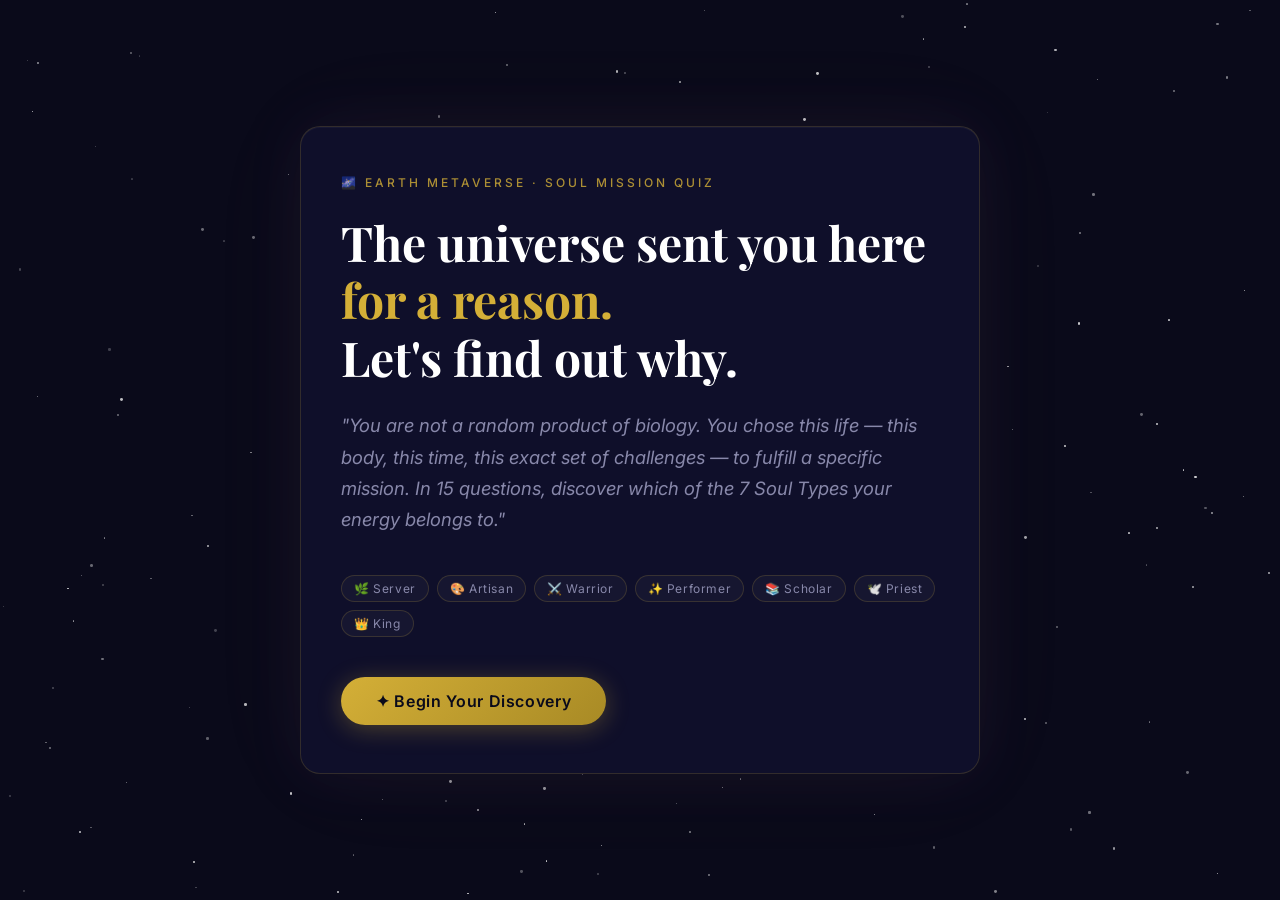
==== index.html @ a8fe8fea "feat: Soul Mission Quiz webapp — 15 questions, 7 soul types, cosmic design" ====
<!DOCTYPE html>
<html lang="en">
<head>
  <meta charset="UTF-8" />
  <meta name="viewport" content="width=device-width, initial-scale=1.0" />
  <title>Find Your Soul Mission · Earth Metaverse</title>
  <meta name="description" content="Discover your soul type and cosmic mission based on Nao Stanton's Earth Metaverse framework. A 15-question quiz reveals whether you are a Server, Artisan, Warrior, Performer, Scholar, Priest, or King." />
  <link rel="stylesheet" href="style.css" />
</head>
<body>

  <!-- ── Star Field ─────────────────────────────────────────────────── -->
  <div class="star-field" id="star-field" aria-hidden="true"></div>

  <!-- ── App ────────────────────────────────────────────────────────── -->
  <div id="app">

    <!-- SCREEN 1: Welcome -->
    <section id="welcome-screen" class="screen active" role="main" aria-label="Welcome">
      <div class="card">
        <p class="welcome-eyebrow">🌌 Earth Metaverse · Soul Mission Quiz</p>
        <h1 class="welcome-title">
          The universe sent you here<br>
          <span class="accent">for a reason.</span><br>
          Let's find out why.
        </h1>
        <p class="welcome-subtitle">
          "You are not a random product of biology. You chose this life — this body, this time, this exact set of challenges — to fulfill a specific mission. In 15 questions, discover which of the 7 Soul Types your energy belongs to."
        </p>
        <div class="soul-types-preview" aria-label="The 7 Soul Types">
          <span class="soul-badge">🌿 Server</span>
          <span class="soul-badge">🎨 Artisan</span>
          <span class="soul-badge">⚔️ Warrior</span>
          <span class="soul-badge">✨ Performer</span>
          <span class="soul-badge">📚 Scholar</span>
          <span class="soul-badge">🕊️ Priest</span>
          <span class="soul-badge">👑 King</span>
        </div>
        <button id="begin-btn" class="btn-primary">
          ✦ Begin Your Discovery
        </button>
      </div>
    </section>

    <!-- SCREEN 2: Quiz -->
    <section id="quiz-screen" class="screen" role="main" aria-label="Quiz">
      <div class="card">

        <!-- Progress -->
        <div class="progress-wrap">
          <div class="progress-meta">
            <span id="progress-text">Question 1 of 15</span>
            <span id="progress-pct">0%</span>
          </div>
          <div class="progress-track" role="progressbar" aria-valuemin="0" aria-valuemax="100" aria-valuenow="0">
            <div id="progress-bar"></div>
          </div>
        </div>

        <!-- Question -->
        <p id="question-text"></p>

        <!-- Answers -->
        <div id="answers-grid" role="group" aria-label="Answer choices"></div>

      </div>
    </section>

    <!-- SCREEN 3: Results -->
    <section id="result-screen" class="screen" role="main" aria-label="Your Soul Mission Results">
      <div class="card">

        <!-- Header -->
        <div class="result-header">
          <span id="result-emoji" role="img" aria-label="Soul type emoji"></span>
          <h2 id="result-name"></h2>
          <p id="result-tagline"></p>
        </div>

        <div class="cosmic-divider">✦ · · · ✦</div>

        <!-- Mission -->
        <div class="result-section section-mission">
          <div class="result-section-label">⭐ Your Soul Mission</div>
          <p id="result-mission"></p>
        </div>

        <!-- Trap -->
        <div class="result-section section-trap">
          <div class="result-section-label">⚠️ Your Matrix Trap</div>
          <p id="result-trap"></p>
        </div>

        <!-- Activation -->
        <div class="result-section section-activation">
          <div class="result-section-label">⚡ Your B-Life Activation</div>
          <p id="result-activation"></p>
        </div>

        <!-- Planet -->
        <div class="result-section section-planet">
          <div class="result-section-label">🪐 Your Home Planet Energy</div>
          <p id="result-planet"></p>
        </div>

        <!-- Secondary -->
        <p class="secondary-mention" id="secondary-type"></p>

        <!-- Actions -->
        <div class="result-actions">
          <button id="print-btn" class="btn-primary">🖨️ Print My Mission</button>
          <button id="retake-btn" class="btn-secondary">🔄 Retake Quiz</button>
        </div>

      </div>
    </section>

  </div><!-- /#app -->

  <script>
    // ── Generate star field ──────────────────────────────────────────────
    (function() {
      const field = document.getElementById('star-field');
      const count = 200;
      const frag  = document.createDocumentFragment();
      for (let i = 0; i < count; i++) {
        const s = document.createElement('span');
        const size = Math.random() * 2 + 1;
        s.style.cssText = [
          `left:${Math.random()*100}%`,
          `top:${Math.random()*100}%`,
          `width:${size}px`,
          `height:${size}px`,
          `opacity:${Math.random()*0.6+0.2}`,
          `--tw:${(Math.random()*4+2).toFixed(1)}s`,
          `animation-delay:${(Math.random()*5).toFixed(1)}s`
        ].join(';');
        frag.appendChild(s);
      }
      field.appendChild(frag);
    })();
  </script>
  <script src="quiz.js"></script>
</body>
</html>
---- style.css ----
/* ── Google Fonts ─────────────────────────────────────────────────────────── */
@import url('https://fonts.googleapis.com/css2?family=Playfair+Display:ital,wght@0,400;0,700;1,400&family=Inter:wght@300;400;500;600&display=swap');

/* ── CSS Variables ────────────────────────────────────────────────────────── */
:root {
  --bg:        #0a0a1a;
  --bg-card:   #0f0f2a;
  --bg-card2:  #13132e;
  --gold:      #D4AF37;
  --gold-dim:  #a88a25;
  --purple:    #9B59B6;
  --purple-dim:#7d3f99;
  --red:       #c0392b;
  --orange:    #e67e22;
  --text:      #e8e8f0;
  --text-muted:#8888aa;
  --border:    rgba(212,175,55,0.18);
  --transition: 0.4s ease;
}

/* ── Reset ────────────────────────────────────────────────────────────────── */
*, *::before, *::after { box-sizing: border-box; margin: 0; padding: 0; }

/* ── Stars background ─────────────────────────────────────────────────────── */
body {
  min-height: 100vh;
  background: var(--bg);
  color: var(--text);
  font-family: 'Inter', sans-serif;
  overflow-x: hidden;
  position: relative;
}

.stars-layer {
  position: fixed;
  inset: 0;
  pointer-events: none;
  z-index: 0;
}

.stars-layer::before,
.stars-layer::after {
  content: '';
  position: absolute;
  inset: 0;
  border-radius: 50%;
}

/* Generate lots of tiny stars via box-shadow on a pseudo-element */
.star-field {
  position: fixed;
  inset: 0;
  pointer-events: none;
  z-index: 0;
  overflow: hidden;
}

.star-field span {
  position: absolute;
  width: 2px;
  height: 2px;
  background: #fff;
  border-radius: 50%;
  opacity: 0.7;
  animation: twinkle var(--tw, 3s) ease-in-out infinite alternate;
}

@keyframes twinkle {
  from { opacity: 0.2; transform: scale(0.8); }
  to   { opacity: 0.9; transform: scale(1.2); }
}

/* ── App wrapper ──────────────────────────────────────────────────────────── */
#app {
  position: relative;
  z-index: 1;
  min-height: 100vh;
  display: flex;
  align-items: center;
  justify-content: center;
  padding: 2rem 1rem;
}

/* ── Screens ──────────────────────────────────────────────────────────────── */
.screen {
  display: none;
  opacity: 0;
  width: 100%;
  max-width: 680px;
  transition: opacity var(--transition);
}

.screen.active {
  display: block;
  animation: fadeIn 0.5s ease forwards;
}

.screen.exiting {
  display: block;
  animation: fadeOut 0.4s ease forwards;
}

@keyframes fadeIn  { from { opacity: 0; transform: translateY(16px); } to { opacity: 1; transform: translateY(0); } }
@keyframes fadeOut { from { opacity: 1; } to { opacity: 0; } }

/* ── Card ─────────────────────────────────────────────────────────────────── */
.card {
  background: var(--bg-card);
  border: 1px solid var(--border);
  border-radius: 20px;
  padding: 3rem 2.5rem;
  box-shadow:
    0 0 60px rgba(155,89,182,0.08),
    0 0 120px rgba(212,175,55,0.04),
    inset 0 1px 0 rgba(255,255,255,0.04);
}

/* ── Welcome Screen ───────────────────────────────────────────────────────── */
.welcome-eyebrow {
  font-family: 'Inter', sans-serif;
  font-size: 0.75rem;
  font-weight: 500;
  letter-spacing: 0.25em;
  text-transform: uppercase;
  color: var(--gold);
  margin-bottom: 1.5rem;
  opacity: 0.8;
}

.welcome-title {
  font-family: 'Playfair Display', serif;
  font-size: clamp(2rem, 5vw, 3rem);
  font-weight: 700;
  line-height: 1.2;
  color: #fff;
  margin-bottom: 1.5rem;
}

.welcome-title .accent {
  color: var(--gold);
}

.welcome-subtitle {
  font-size: 1.15rem;
  color: var(--text-muted);
  line-height: 1.7;
  margin-bottom: 2.5rem;
  font-style: italic;
}

.soul-types-preview {
  display: flex;
  flex-wrap: wrap;
  gap: 0.5rem;
  margin-bottom: 2.5rem;
}

.soul-badge {
  font-size: 0.75rem;
  padding: 0.3rem 0.75rem;
  border-radius: 999px;
  border: 1px solid var(--border);
  color: var(--text-muted);
  background: rgba(255,255,255,0.03);
  letter-spacing: 0.05em;
}

/* ── Buttons ──────────────────────────────────────────────────────────────── */
.btn-primary {
  display: inline-flex;
  align-items: center;
  gap: 0.6rem;
  background: linear-gradient(135deg, var(--gold) 0%, var(--gold-dim) 100%);
  color: #0a0a1a;
  font-family: 'Inter', sans-serif;
  font-size: 1rem;
  font-weight: 600;
  padding: 0.9rem 2.2rem;
  border: none;
  border-radius: 999px;
  cursor: pointer;
  letter-spacing: 0.04em;
  transition: transform 0.2s ease, box-shadow 0.2s ease;
  box-shadow: 0 4px 24px rgba(212,175,55,0.3);
}

.btn-primary:hover {
  transform: translateY(-2px);
  box-shadow: 0 8px 32px rgba(212,175,55,0.45);
}

.btn-secondary {
  display: inline-flex;
  align-items: center;
  gap: 0.5rem;
  background: transparent;
  color: var(--text-muted);
  font-family: 'Inter', sans-serif;
  font-size: 0.9rem;
  font-weight: 500;
  padding: 0.75rem 1.5rem;
  border: 1px solid rgba(255,255,255,0.12);
  border-radius: 999px;
  cursor: pointer;
  transition: border-color 0.2s, color 0.2s, transform 0.2s;
}

.btn-secondary:hover {
  border-color: var(--purple);
  color: var(--purple);
  transform: translateY(-1px);
}

/* ── Progress Bar ─────────────────────────────────────────────────────────── */
.progress-wrap {
  margin-bottom: 2rem;
}

.progress-meta {
  display: flex;
  justify-content: space-between;
  font-size: 0.8rem;
  color: var(--text-muted);
  margin-bottom: 0.6rem;
  letter-spacing: 0.04em;
}

.progress-track {
  width: 100%;
  height: 4px;
  background: rgba(255,255,255,0.08);
  border-radius: 999px;
  overflow: hidden;
}

#progress-bar {
  height: 100%;
  background: linear-gradient(90deg, var(--purple), var(--gold));
  border-radius: 999px;
  width: 0%;
  transition: width 0.5s ease;
}

/* ── Question ─────────────────────────────────────────────────────────────── */
#question-text {
  font-family: 'Playfair Display', serif;
  font-size: clamp(1.2rem, 3vw, 1.5rem);
  font-weight: 400;
  color: #fff;
  line-height: 1.5;
  margin-bottom: 2rem;
  min-height: 3rem;
  transition: opacity 0.3s ease;
}

#answers-grid {
  display: flex;
  flex-direction: column;
  gap: 0.75rem;
  transition: opacity 0.3s ease;
}

.answer-btn {
  display: flex;
  align-items: flex-start;
  gap: 1rem;
  width: 100%;
  background: rgba(255,255,255,0.03);
  border: 1px solid rgba(255,255,255,0.08);
  border-radius: 12px;
  padding: 1rem 1.25rem;
  color: var(--text);
  font-family: 'Inter', sans-serif;
  font-size: 0.95rem;
  line-height: 1.5;
  cursor: pointer;
  text-align: left;
  transition: background 0.2s, border-color 0.2s, transform 0.15s;
}

.answer-btn:hover {
  background: rgba(155,89,182,0.12);
  border-color: var(--purple);
  transform: translateX(4px);
}

.answer-btn.selected {
  background: rgba(212,175,55,0.12);
  border-color: var(--gold);
}

.answer-label {
  display: inline-flex;
  align-items: center;
  justify-content: center;
  width: 1.8rem;
  height: 1.8rem;
  min-width: 1.8rem;
  border-radius: 50%;
  background: rgba(255,255,255,0.06);
  border: 1px solid rgba(255,255,255,0.12);
  font-size: 0.75rem;
  font-weight: 600;
  color: var(--gold);
  letter-spacing: 0;
}

.answer-text {
  padding-top: 0.1rem;
}

/* ── Result Screen ────────────────────────────────────────────────────────── */
.result-header {
  text-align: center;
  margin-bottom: 2.5rem;
}

#result-emoji {
  font-size: 4rem;
  display: block;
  margin-bottom: 0.75rem;
  animation: emojiPop 0.6s cubic-bezier(0.175,0.885,0.32,1.275) both;
}

@keyframes emojiPop {
  from { transform: scale(0) rotate(-20deg); opacity: 0; }
  to   { transform: scale(1) rotate(0deg);   opacity: 1; }
}

#result-name {
  font-family: 'Playfair Display', serif;
  font-size: clamp(2rem, 5vw, 2.8rem);
  font-weight: 700;
  color: var(--gold);
  margin-bottom: 0.4rem;
}

#result-tagline {
  font-size: 1rem;
  color: var(--text-muted);
  font-style: italic;
  letter-spacing: 0.02em;
}

.result-section {
  border-radius: 12px;
  padding: 1.25rem 1.5rem;
  margin-bottom: 1rem;
}

.result-section-label {
  font-size: 0.7rem;
  font-weight: 600;
  letter-spacing: 0.2em;
  text-transform: uppercase;
  margin-bottom: 0.6rem;
}

.result-section p {
  font-size: 0.97rem;
  line-height: 1.7;
}

.section-mission {
  background: rgba(212,175,55,0.06);
  border: 1px solid rgba(212,175,55,0.2);
}
.section-mission .result-section-label { color: var(--gold); }

.section-trap {
  background: rgba(192,57,43,0.06);
  border: 1px solid rgba(192,57,43,0.22);
}
.section-trap .result-section-label { color: #e07060; }

.section-activation {
  background: rgba(212,175,55,0.09);
  border: 1px solid rgba(212,175,55,0.28);
}
.section-activation .result-section-label { color: var(--gold); }

.section-planet {
  background: rgba(155,89,182,0.08);
  border: 1px solid rgba(155,89,182,0.25);
}
.section-planet .result-section-label { color: var(--purple); }

.secondary-mention {
  text-align: center;
  font-size: 0.9rem;
  color: var(--text-muted);
  padding: 1rem;
  border-top: 1px solid rgba(255,255,255,0.06);
  margin-bottom: 1.5rem;
  line-height: 1.6;
}

.result-actions {
  display: flex;
  gap: 1rem;
  justify-content: center;
  flex-wrap: wrap;
}

/* ── Divider ──────────────────────────────────────────────────────────────── */
.cosmic-divider {
  text-align: center;
  color: var(--gold);
  font-size: 1.2rem;
  letter-spacing: 0.4em;
  margin: 1.5rem 0;
  opacity: 0.4;
}

/* ── Mobile ───────────────────────────────────────────────────────────────── */
@media (max-width: 600px) {
  .card { padding: 2rem 1.25rem; }
  .result-actions { flex-direction: column; align-items: center; }
  .btn-primary, .btn-secondary { width: 100%; justify-content: center; }
}

/* ── Print ────────────────────────────────────────────────────────────────── */
@media print {
  body {
    background: #fff !important;
    color: #111 !important;
  }

  .star-field, .stars-layer { display: none !important; }

  #welcome-screen, #quiz-screen { display: none !important; }

  #result-screen {
    display: block !important;
    opacity: 1 !important;
    animation: none !important;
  }

  .card {
    background: #fff !important;
    border: 1px solid #ddd !important;
    box-shadow: none !important;
    padding: 2rem !important;
  }

  #result-name { color: #222 !important; }
  #result-tagline { color: #555 !important; }

  .result-section {
    border-color: #ccc !important;
    background: #f9f9f9 !important;
    break-inside: avoid;
  }

  .result-section-label { color: #444 !important; }
  .result-section p { color: #222 !important; }
  .secondary-mention { color: #555 !important; border-color: #ddd !important; }

  .result-actions { display: none !important; }

  .cosmic-divider { color: #888 !important; }

  .welcome-eyebrow, .soul-types-preview { display: none; }

  @page { margin: 1.5cm; }
}
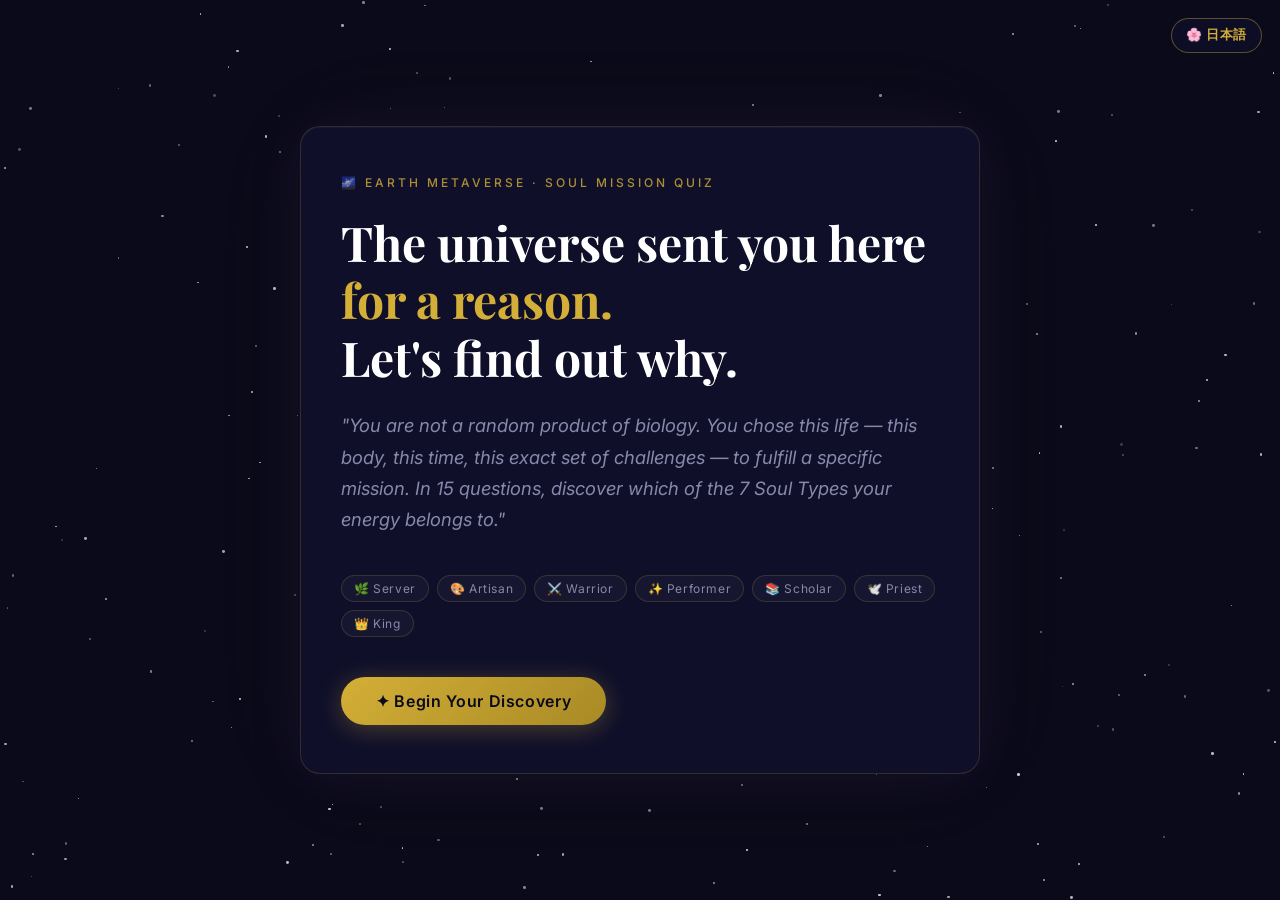
==== commit 2bd486e1: "feat: Add Japanese version (index-jp.html + quiz-jp.js) with bilingual toggle - Full JP translation " ====
--- a/index.html
+++ b/index.html
@@ -6,8 +6,41 @@
   <title>Find Your Soul Mission · Earth Metaverse</title>
   <meta name="description" content="Discover your soul type and cosmic mission based on Nao Stanton's Earth Metaverse framework. A 15-question quiz reveals whether you are a Server, Artisan, Warrior, Performer, Scholar, Priest, or King." />
   <link rel="stylesheet" href="style.css" />
+  <style>
+    .lang-toggle-wrap {
+      position: fixed;
+      top: 18px;
+      right: 18px;
+      z-index: 999;
+    }
+    #lang-toggle {
+      background: rgba(15, 15, 42, 0.85);
+      border: 1px solid rgba(212,175,55,0.4);
+      color: #D4AF37;
+      font-family: 'Inter', sans-serif;
+      font-size: 0.8rem;
+      font-weight: 600;
+      letter-spacing: 0.04em;
+      padding: 8px 14px;
+      border-radius: 20px;
+      cursor: pointer;
+      backdrop-filter: blur(8px);
+      transition: all 0.3s ease;
+      white-space: nowrap;
+    }
+    #lang-toggle:hover {
+      background: rgba(212,175,55,0.15);
+      border-color: rgba(212,175,55,0.7);
+      box-shadow: 0 0 12px rgba(212,175,55,0.25);
+    }
+  </style>
 </head>
 <body>
+
+  <!-- ── Language Toggle ────────────────────────────────────────────── -->
+  <div class="lang-toggle-wrap">
+    <button id="lang-toggle" onclick="window.location.href='index-jp.html'" aria-label="Switch to Japanese">🌸 日本語</button>
+  </div>
 
   <!-- ── Star Field ─────────────────────────────────────────────────── -->
   <div class="star-field" id="star-field" aria-hidden="true"></div>
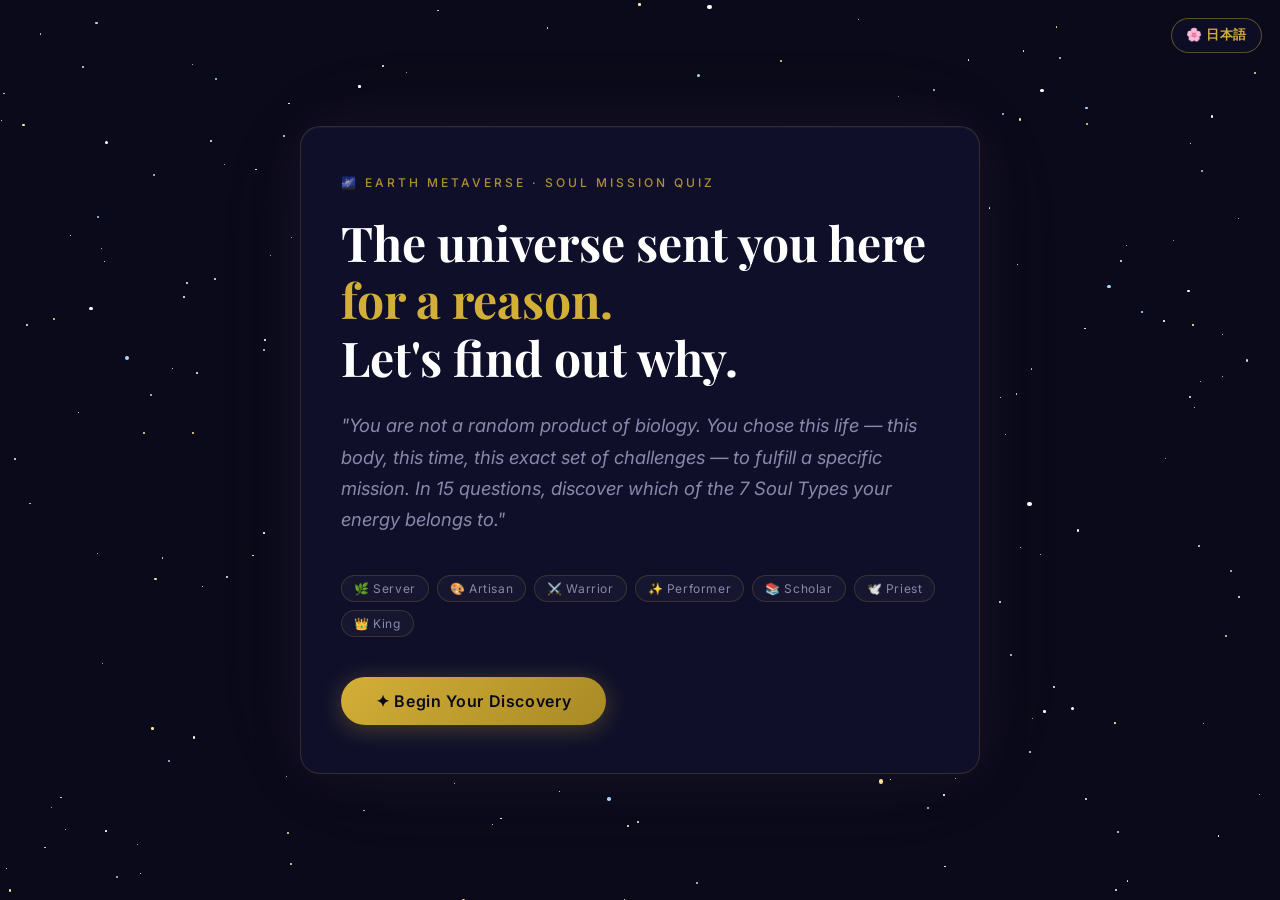
==== commit e2a83350: "feat: twinkling stars - bigger opacity range, glow effect, gold/blue/purple color variation" ====
--- a/index.html
+++ b/index.html
@@ -154,19 +154,18 @@
     // ── Generate star field ──────────────────────────────────────────────
     (function() {
       const field = document.getElementById('star-field');
-      const count = 200;
+      const count = 250;
       const frag  = document.createDocumentFragment();
       for (let i = 0; i < count; i++) {
         const s = document.createElement('span');
-        const size = Math.random() * 2 + 1;
+        const size = Math.random() < 0.15 ? (Math.random() * 2.5 + 2) : (Math.random() * 1.5 + 0.8);
         s.style.cssText = [
           `left:${Math.random()*100}%`,
           `top:${Math.random()*100}%`,
           `width:${size}px`,
           `height:${size}px`,
-          `opacity:${Math.random()*0.6+0.2}`,
-          `--tw:${(Math.random()*4+2).toFixed(1)}s`,
-          `animation-delay:${(Math.random()*5).toFixed(1)}s`
+          `--tw:${(Math.random()*5+1.5).toFixed(1)}s`,
+          `animation-delay:${(Math.random()*8).toFixed(1)}s`
         ].join(';');
         frag.appendChild(s);
       }
--- a/style.css
+++ b/style.css
@@ -57,17 +57,20 @@
 
 .star-field span {
   position: absolute;
-  width: 2px;
-  height: 2px;
+  border-radius: 50%;
   background: #fff;
-  border-radius: 50%;
-  opacity: 0.7;
   animation: twinkle var(--tw, 3s) ease-in-out infinite alternate;
 }
 
+/* Sprinkle in gold/blue tinted stars */
+.star-field span:nth-child(3n)   { background: #ffe8a0; }
+.star-field span:nth-child(5n)   { background: #a8d8ff; }
+.star-field span:nth-child(7n)   { background: #e8c8ff; }
+
 @keyframes twinkle {
-  from { opacity: 0.2; transform: scale(0.8); }
-  to   { opacity: 0.9; transform: scale(1.2); }
+  0%   { opacity: 0.05; transform: scale(0.6);  box-shadow: none; }
+  50%  { opacity: 0.8;  transform: scale(1.15); box-shadow: 0 0 4px 1px rgba(255,255,255,0.6); }
+  100% { opacity: 0.15; transform: scale(0.75); box-shadow: none; }
 }
 
 /* ── App wrapper ──────────────────────────────────────────────────────────── */
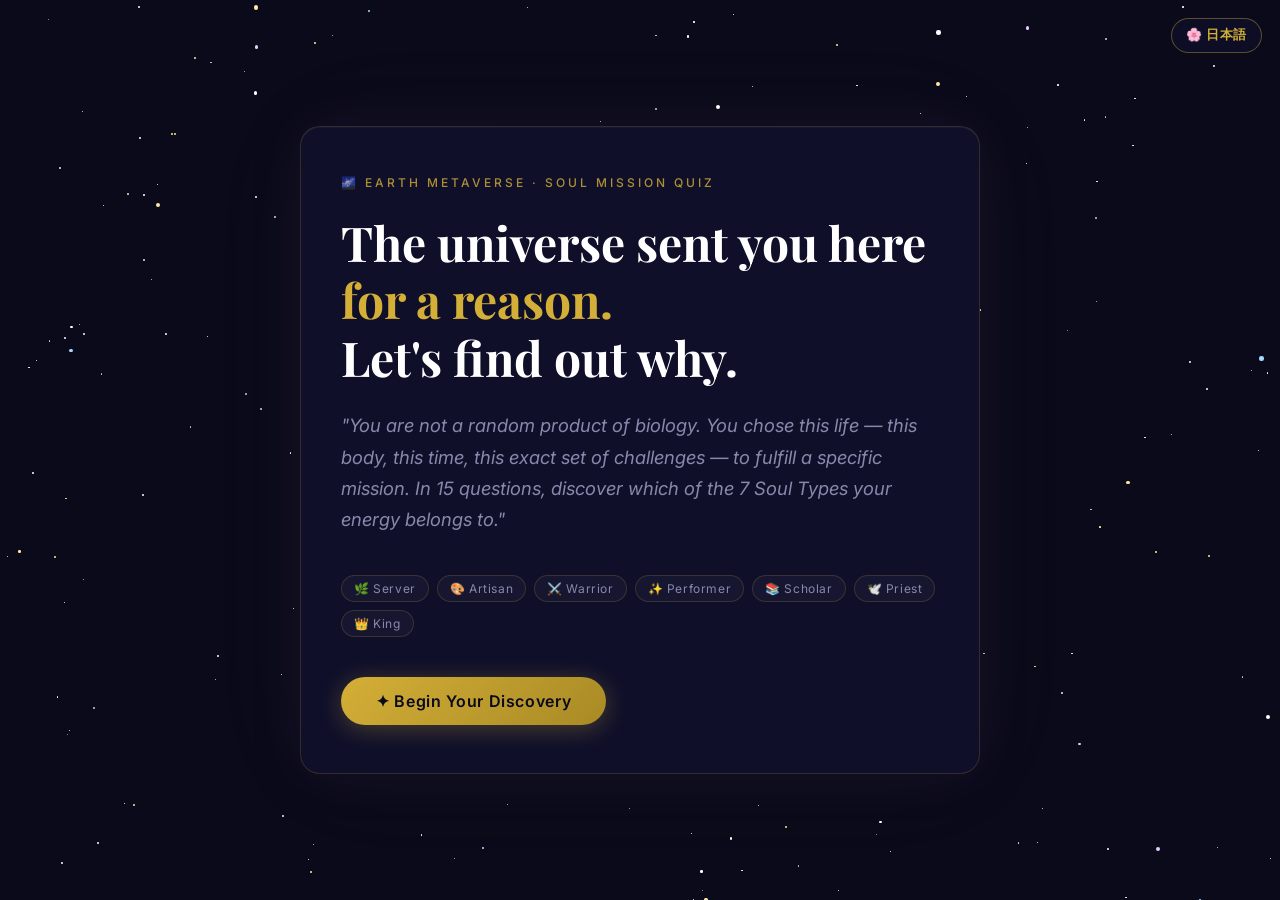
==== commit 5be2a8f7: "Phase 1A+1C: email capture, book CTA, deep soul reading paywall page" ====
--- a/index.html
+++ b/index.html
@@ -143,6 +143,45 @@
         <div class="result-actions">
           <button id="print-btn" class="btn-primary">🖨️ Print My Mission</button>
           <button id="retake-btn" class="btn-secondary">🔄 Retake Quiz</button>
+        </div>
+
+        <!-- Deep Read CTA -->
+        <div style="margin-top:1.5rem;text-align:center;">
+          <a id="deep-read-link" href="deep-read.html" style="display:inline-block;color:#D4AF37;font-size:0.95rem;letter-spacing:0.03em;text-decoration:none;border-bottom:1px solid rgba(212,175,55,0.4);padding-bottom:2px;transition:all 0.2s;">
+            ✨ Want to go deeper? Get your Full Soul Matrix Reading →
+          </a>
+        </div>
+
+        <!-- Email Capture -->
+        <div id="email-capture-section" style="margin-top:2rem;padding:1.5rem;background:rgba(212,175,55,0.07);border:1px solid rgba(212,175,55,0.25);border-radius:12px;">
+          <h3 style="color:#D4AF37;font-size:1.1rem;font-weight:600;margin:0 0 0.5rem;text-align:center;letter-spacing:0.02em;">
+            Get your complete Soul Mission guide
+          </h3>
+          <p style="color:rgba(255,255,255,0.65);font-size:0.85rem;text-align:center;margin:0 0 1rem;">
+            Receive a personalized guide for your soul type — free.
+          </p>
+          <form id="email-form" onsubmit="submitEmailForm(event)" style="display:flex;flex-direction:column;gap:0.75rem;">
+            <input
+              type="email"
+              id="email-input"
+              placeholder="Your email address"
+              required
+              style="background:rgba(255,255,255,0.07);border:1px solid rgba(212,175,55,0.35);border-radius:8px;padding:0.75rem 1rem;color:#fff;font-size:0.95rem;outline:none;font-family:inherit;"
+            />
+            <button type="submit" style="background:linear-gradient(135deg,#D4AF37,#b8960c);color:#0f0f2a;font-weight:700;font-size:0.95rem;padding:0.75rem 1.5rem;border:none;border-radius:8px;cursor:pointer;letter-spacing:0.04em;transition:opacity 0.2s;">
+              Send me the guide ✦
+            </button>
+          </form>
+          <p id="email-success" style="display:none;color:#D4AF37;text-align:center;margin-top:0.75rem;font-size:0.9rem;">
+            ✅ You're in! Check your inbox for your Soul Mission guide.
+          </p>
+        </div>
+
+        <!-- Book CTA -->
+        <div style="margin-top:1.5rem;text-align:center;">
+          <a href="https://www.amazon.com/dp/9798886454543" target="_blank" rel="noopener" style="display:inline-block;background:linear-gradient(135deg,#D4AF37,#b8960c);color:#0f0f2a;font-weight:700;font-size:0.95rem;padding:0.85rem 2rem;border-radius:10px;text-decoration:none;letter-spacing:0.03em;box-shadow:0 0 24px rgba(212,175,55,0.35);transition:all 0.2s;">
+            📖 Ready to go deeper? Get the full Earth Matrix book →
+          </a>
         </div>
 
       </div>
@@ -172,6 +211,57 @@
       field.appendChild(frag);
     })();
   </script>
+  <script>
+    function submitEmailForm(e) {
+      e.preventDefault();
+      const email = document.getElementById('email-input').value;
+      const soulType = document.getElementById('result-name')?.textContent || '';
+      const CONVERTKIT_FORM_ID = 'CONVERTKIT_FORM_ID'; // Charles: replace with real form ID
+      fetch(`https://api.convertkit.com/v3/forms/${CONVERTKIT_FORM_ID}/subscribe`, {
+        method: 'POST',
+        headers: { 'Content-Type': 'application/json' },
+        body: JSON.stringify({ api_key: 'CONVERTKIT_API_KEY', email, fields: { soul_type: soulType } })
+      }).catch(() => {}); // graceful — show success regardless
+      document.getElementById('email-form').style.display = 'none';
+      document.getElementById('email-success').style.display = 'block';
+    }
+    // Sync deep read link with soul type
+    document.addEventListener('DOMContentLoaded', function() {
+      const observer = new MutationObserver(() => {
+        const nameEl = document.getElementById('result-name');
+        const link = document.getElementById('deep-read-link');
+        if (nameEl && link && nameEl.textContent) {
+          link.href = 'deep-read.html?type=' + encodeURIComponent(nameEl.textContent.trim());
+        }
+      });
+      const nameEl = document.getElementById('result-name');
+      if (nameEl) observer.observe(nameEl, { childList: true, characterData: true, subtree: true });
+    });
+  </script>
   <script src="quiz.js"></script>
+
+  <!-- Pretext text measurement — auto-sizes result cards, prevents overflow -->
+  <script type="module">
+    import { sizeResultCard } from './pretext-measure.js';
+
+    // Hook into the quiz's showResults by observing the result screen becoming visible
+    const resultScreen = document.getElementById('result-screen');
+    if (resultScreen) {
+      const observer = new MutationObserver((mutations) => {
+        for (const m of mutations) {
+          if (m.type === 'attributes' && m.attributeName === 'class') {
+            if (resultScreen.classList.contains('active')) {
+              // Result screen just became visible — measure text
+              // Small delay to let textContent settle
+              requestAnimationFrame(() => {
+                sizeResultCard('16px Inter, sans-serif', 26);
+              });
+            }
+          }
+        }
+      });
+      observer.observe(resultScreen, { attributes: true });
+    }
+  </script>
 </body>
 </html>
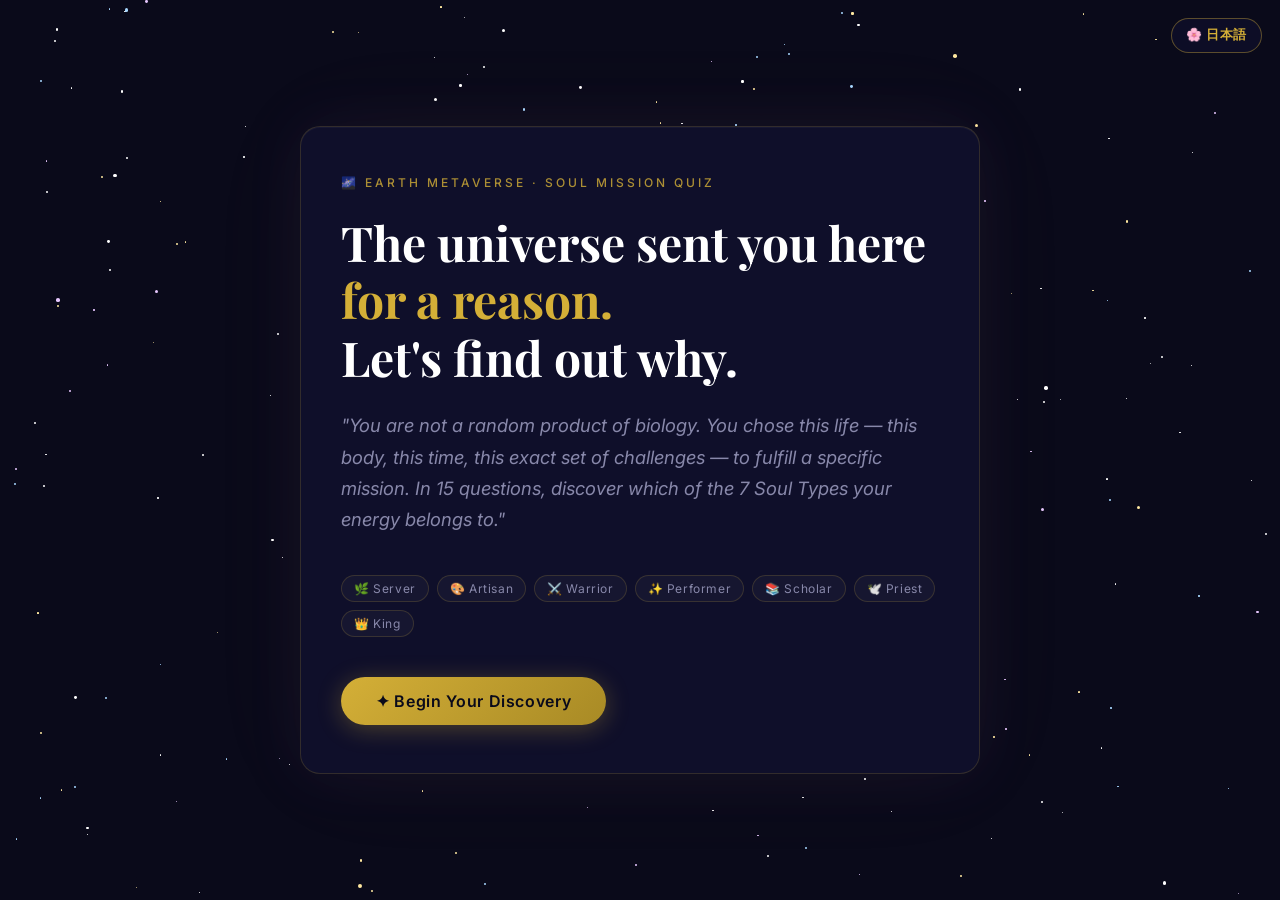
==== commit 2647548d: "Move email capture to pre-quiz gate (EN + JP)" ====
--- a/index.html
+++ b/index.html
@@ -72,6 +72,35 @@
         <button id="begin-btn" class="btn-primary">
           ✦ Begin Your Discovery
         </button>
+      </div>
+    </section>
+
+    <!-- SCREEN 1.5: Email Gate (shown before quiz starts) -->
+    <section id="email-gate-screen" class="screen" role="main" aria-label="Email capture">
+      <div class="card" style="max-width:480px;margin:0 auto;text-align:center;">
+        <div style="font-size:2.5rem;margin-bottom:1rem;">🌌</div>
+        <h2 style="font-size:1.4rem;margin-bottom:0.5rem;">Where should we send your results?</h2>
+        <p style="color:rgba(255,255,255,0.7);margin-bottom:1.5rem;font-size:0.95rem;">Enter your email and we'll send your Soul Type reading + a free guide to your cosmic mission.</p>
+        <form id="email-gate-form" onsubmit="submitEmailGate(event)" style="display:flex;flex-direction:column;gap:0.85rem;">
+          <input
+            type="text"
+            id="gate-name-input"
+            placeholder="Your first name"
+            style="padding:0.75rem 1rem;border-radius:8px;border:1px solid rgba(212,175,55,0.4);background:rgba(255,255,255,0.07);color:#fff;font-size:1rem;outline:none;"
+            required
+          />
+          <input
+            type="email"
+            id="gate-email-input"
+            placeholder="Your email address"
+            style="padding:0.75rem 1rem;border-radius:8px;border:1px solid rgba(212,175,55,0.4);background:rgba(255,255,255,0.07);color:#fff;font-size:1rem;outline:none;"
+            required
+          />
+          <button type="submit" class="btn-primary" style="margin-top:0.25rem;">
+            ✦ Reveal My Soul Type
+          </button>
+        </form>
+        <p style="margin-top:1rem;font-size:0.78rem;color:rgba(255,255,255,0.4);">No spam. Unsubscribe anytime. We respect your privacy.</p>
       </div>
     </section>
 
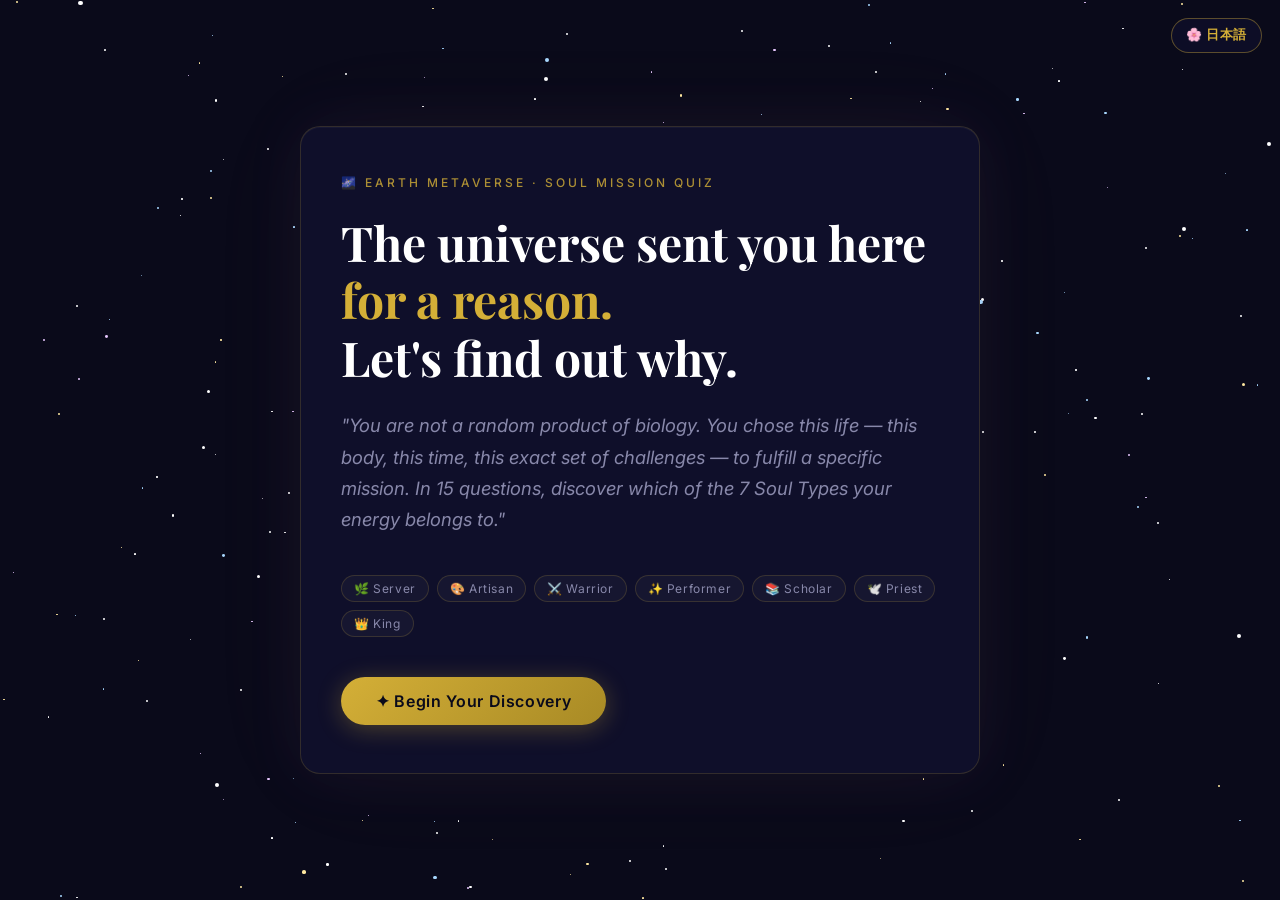
==== commit 39c65739: "Ungameable quiz: 45+ question bank, randomized pulls, reverse scoring, forced choice - question-bank" ====
--- a/index.html
+++ b/index.html
@@ -173,43 +173,26 @@
           <button id="print-btn" class="btn-primary">🖨️ Print My Mission</button>
           <button id="retake-btn" class="btn-secondary">🔄 Retake Quiz</button>
         </div>
-
-        <!-- Deep Read CTA -->
-        <div style="margin-top:1.5rem;text-align:center;">
-          <a id="deep-read-link" href="deep-read.html" style="display:inline-block;color:#D4AF37;font-size:0.95rem;letter-spacing:0.03em;text-decoration:none;border-bottom:1px solid rgba(212,175,55,0.4);padding-bottom:2px;transition:all 0.2s;">
-            ✨ Want to go deeper? Get your Full Soul Matrix Reading →
+        <p style="text-align:center;font-size:0.78rem;color:rgba(255,255,255,0.4);margin:0.5rem 0 0;">
+          Not quite right? Each retake draws a fresh set of questions — your reading is unique.
+        </p>
+
+        <!-- CTAs -->
+        <div style="margin-top:2rem;display:flex;flex-direction:column;gap:1rem;align-items:center;">
+          <!-- Primary: Full Soul Matrix Reading -->
+          <a
+            id="deep-read-btn"
+            href="deep-read.html"
+            style="display:block;width:100%;max-width:420px;background:linear-gradient(135deg,#D4AF37,#b8960c);color:#0f0f2a;font-weight:700;font-size:1rem;padding:1rem 1.5rem;border-radius:12px;text-decoration:none;letter-spacing:0.03em;text-align:center;box-shadow:0 0 28px rgba(212,175,55,0.4);transition:all 0.25s;">
+            📖 Get Your Full Soul Matrix Reading — $9
           </a>
-        </div>
-
-        <!-- Email Capture -->
-        <div id="email-capture-section" style="margin-top:2rem;padding:1.5rem;background:rgba(212,175,55,0.07);border:1px solid rgba(212,175,55,0.25);border-radius:12px;">
-          <h3 style="color:#D4AF37;font-size:1.1rem;font-weight:600;margin:0 0 0.5rem;text-align:center;letter-spacing:0.02em;">
-            Get your complete Soul Mission guide
-          </h3>
-          <p style="color:rgba(255,255,255,0.65);font-size:0.85rem;text-align:center;margin:0 0 1rem;">
-            Receive a personalized guide for your soul type — free.
-          </p>
-          <form id="email-form" onsubmit="submitEmailForm(event)" style="display:flex;flex-direction:column;gap:0.75rem;">
-            <input
-              type="email"
-              id="email-input"
-              placeholder="Your email address"
-              required
-              style="background:rgba(255,255,255,0.07);border:1px solid rgba(212,175,55,0.35);border-radius:8px;padding:0.75rem 1rem;color:#fff;font-size:0.95rem;outline:none;font-family:inherit;"
-            />
-            <button type="submit" style="background:linear-gradient(135deg,#D4AF37,#b8960c);color:#0f0f2a;font-weight:700;font-size:0.95rem;padding:0.75rem 1.5rem;border:none;border-radius:8px;cursor:pointer;letter-spacing:0.04em;transition:opacity 0.2s;">
-              Send me the guide ✦
-            </button>
-          </form>
-          <p id="email-success" style="display:none;color:#D4AF37;text-align:center;margin-top:0.75rem;font-size:0.9rem;">
-            ✅ You're in! Check your inbox for your Soul Mission guide.
-          </p>
-        </div>
-
-        <!-- Book CTA -->
-        <div style="margin-top:1.5rem;text-align:center;">
-          <a href="https://www.amazon.com/dp/9798886454543" target="_blank" rel="noopener" style="display:inline-block;background:linear-gradient(135deg,#D4AF37,#b8960c);color:#0f0f2a;font-weight:700;font-size:0.95rem;padding:0.85rem 2rem;border-radius:10px;text-decoration:none;letter-spacing:0.03em;box-shadow:0 0 24px rgba(212,175,55,0.35);transition:all 0.2s;">
-            📖 Ready to go deeper? Get the full Earth Matrix book →
+          <!-- Secondary: Book -->
+          <a
+            href="https://www.amazon.com/dp/9798886454543"
+            target="_blank"
+            rel="noopener"
+            style="display:block;width:100%;max-width:420px;background:rgba(212,175,55,0.08);border:1px solid rgba(212,175,55,0.4);color:#D4AF37;font-weight:600;font-size:0.95rem;padding:0.9rem 1.5rem;border-radius:12px;text-decoration:none;letter-spacing:0.02em;text-align:center;transition:all 0.25s;">
+            📚 Read the book: The Earth Matrix
           </a>
         </div>
 
@@ -241,32 +224,20 @@
     })();
   </script>
   <script>
-    function submitEmailForm(e) {
-      e.preventDefault();
-      const email = document.getElementById('email-input').value;
-      const soulType = document.getElementById('result-name')?.textContent || '';
-      const CONVERTKIT_FORM_ID = 'CONVERTKIT_FORM_ID'; // Charles: replace with real form ID
-      fetch(`https://api.convertkit.com/v3/forms/${CONVERTKIT_FORM_ID}/subscribe`, {
-        method: 'POST',
-        headers: { 'Content-Type': 'application/json' },
-        body: JSON.stringify({ api_key: 'CONVERTKIT_API_KEY', email, fields: { soul_type: soulType } })
-      }).catch(() => {}); // graceful — show success regardless
-      document.getElementById('email-form').style.display = 'none';
-      document.getElementById('email-success').style.display = 'block';
-    }
-    // Sync deep read link with soul type
+    // Sync deep-read-btn href with soul type when results render
     document.addEventListener('DOMContentLoaded', function() {
       const observer = new MutationObserver(() => {
         const nameEl = document.getElementById('result-name');
-        const link = document.getElementById('deep-read-link');
-        if (nameEl && link && nameEl.textContent) {
-          link.href = 'deep-read.html?type=' + encodeURIComponent(nameEl.textContent.trim());
+        const btn = document.getElementById('deep-read-btn');
+        if (nameEl && btn && nameEl.textContent) {
+          btn.href = 'deep-read.html?type=' + encodeURIComponent(nameEl.textContent.trim());
         }
       });
       const nameEl = document.getElementById('result-name');
       if (nameEl) observer.observe(nameEl, { childList: true, characterData: true, subtree: true });
     });
   </script>
+  <script src="question-bank.js"></script>
   <script src="quiz.js"></script>
 
   <!-- Pretext text measurement — auto-sizes result cards, prevents overflow -->
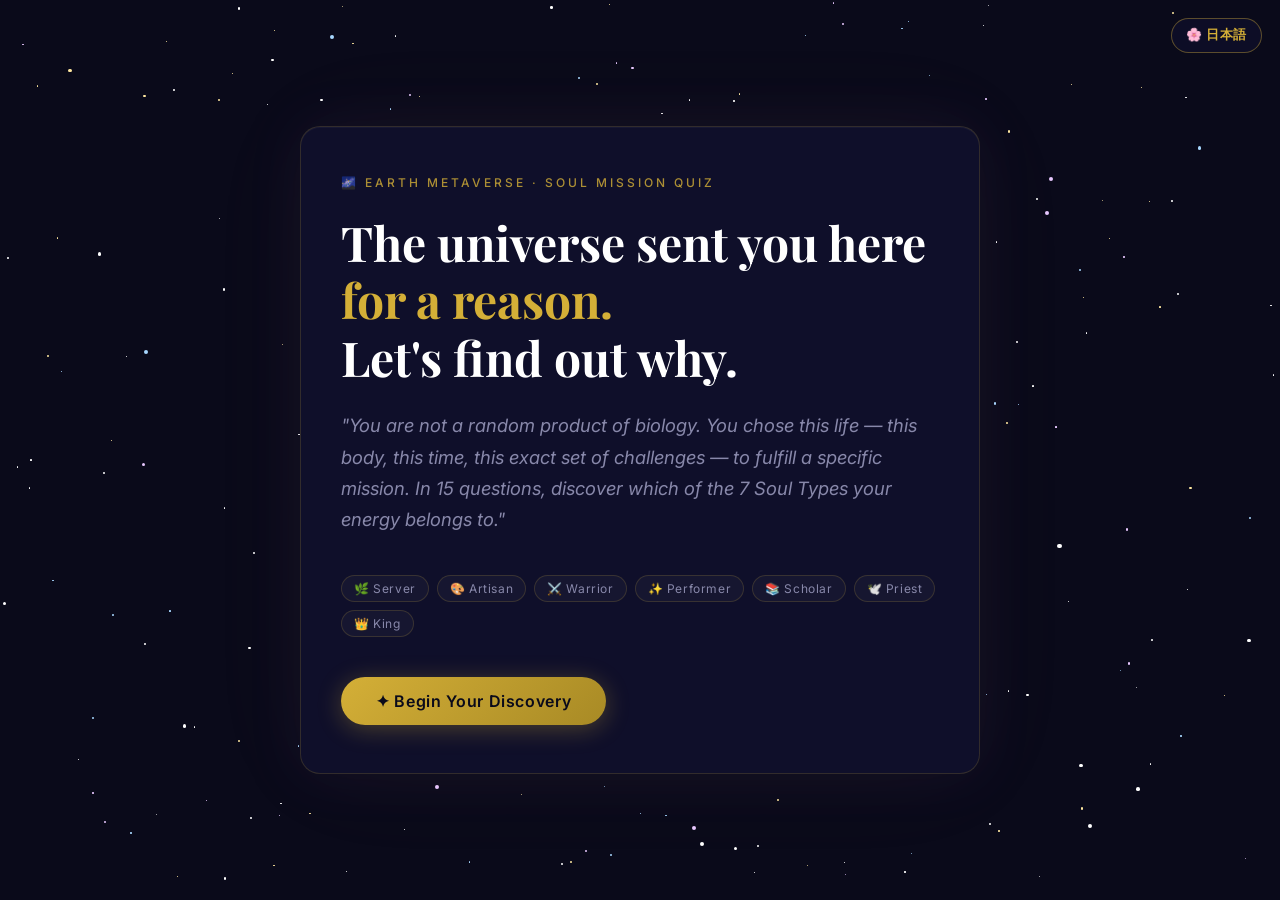
==== commit 1a8087b8: "Double question bank (90+), 30 questions per session, restyle results screen" ====
--- a/index.html
+++ b/index.html
@@ -130,71 +130,74 @@
 
     <!-- SCREEN 3: Results -->
     <section id="result-screen" class="screen" role="main" aria-label="Your Soul Mission Results">
-      <div class="card">
-
-        <!-- Header -->
-        <div class="result-header">
-          <span id="result-emoji" role="img" aria-label="Soul type emoji"></span>
-          <h2 id="result-name"></h2>
-          <p id="result-tagline"></p>
-        </div>
-
-        <div class="cosmic-divider">✦ · · · ✦</div>
-
-        <!-- Mission -->
-        <div class="result-section section-mission">
-          <div class="result-section-label">⭐ Your Soul Mission</div>
-          <p id="result-mission"></p>
-        </div>
-
-        <!-- Trap -->
-        <div class="result-section section-trap">
-          <div class="result-section-label">⚠️ Your Matrix Trap</div>
-          <p id="result-trap"></p>
-        </div>
-
-        <!-- Activation -->
-        <div class="result-section section-activation">
-          <div class="result-section-label">⚡ Your B-Life Activation</div>
-          <p id="result-activation"></p>
-        </div>
-
-        <!-- Planet -->
-        <div class="result-section section-planet">
-          <div class="result-section-label">🪐 Your Home Planet Energy</div>
-          <p id="result-planet"></p>
-        </div>
-
-        <!-- Secondary -->
-        <p class="secondary-mention" id="secondary-type"></p>
-
-        <!-- Actions -->
-        <div class="result-actions">
-          <button id="print-btn" class="btn-primary">🖨️ Print My Mission</button>
-          <button id="retake-btn" class="btn-secondary">🔄 Retake Quiz</button>
-        </div>
-        <p style="text-align:center;font-size:0.78rem;color:rgba(255,255,255,0.4);margin:0.5rem 0 0;">
-          Not quite right? Each retake draws a fresh set of questions — your reading is unique.
-        </p>
-
-        <!-- CTAs -->
-        <div style="margin-top:2rem;display:flex;flex-direction:column;gap:1rem;align-items:center;">
-          <!-- Primary: Full Soul Matrix Reading -->
+      <div class="card" style="max-width:680px;margin:0 auto;padding:2.5rem 1.5rem 3.5rem;">
+
+        <!-- Cosmic Revelation Header -->
+        <div style="text-align:center;padding:2rem 0 1.5rem;">
+          <div id="result-emoji" role="img" aria-label="Soul type emoji" style="font-size:4.5rem;display:block;margin-bottom:1rem;filter:drop-shadow(0 0 24px rgba(212,175,55,0.6));"></div>
+          <p style="color:rgba(212,175,55,0.7);font-size:0.8rem;letter-spacing:0.2em;text-transform:uppercase;margin:0 0 0.6rem;">Your Soul Type</p>
+          <h2 id="result-name" style="font-size:clamp(2.2rem,7vw,3.2rem);font-weight:800;color:#fff;margin:0 0 0.6rem;letter-spacing:0.02em;"></h2>
+          <p id="result-tagline" style="color:rgba(212,175,55,0.9);font-size:1rem;font-weight:500;letter-spacing:0.04em;margin:0;line-height:1.4;"></p>
+        </div>
+
+        <div style="text-align:center;color:rgba(212,175,55,0.35);letter-spacing:0.25em;margin:0.5rem 0 2rem;font-size:0.9rem;">✦ · · · · · ✦ · · · · · ✦</div>
+
+        <!-- Soul Mission Card -->
+        <div style="background:rgba(255,255,255,0.04);border:1px solid rgba(255,255,255,0.1);border-radius:16px;padding:1.75rem 2rem;margin-bottom:1.25rem;">
+          <div style="color:#D4AF37;font-size:0.75rem;letter-spacing:0.16em;text-transform:uppercase;margin-bottom:0.75rem;font-weight:600;">⭐ Your Soul Mission</div>
+          <p id="result-mission" style="color:rgba(255,255,255,0.85);line-height:1.8;margin:0;font-size:0.97rem;"></p>
+        </div>
+
+        <!-- Trap Card -->
+        <div style="background:rgba(255,255,255,0.03);border:1px solid rgba(255,100,80,0.15);border-radius:16px;padding:1.75rem 2rem;margin-bottom:1.25rem;">
+          <div style="color:#e07060;font-size:0.75rem;letter-spacing:0.16em;text-transform:uppercase;margin-bottom:0.75rem;font-weight:600;">⚠️ Your Matrix Trap</div>
+          <p id="result-trap" style="color:rgba(255,255,255,0.8);line-height:1.8;margin:0;font-size:0.97rem;"></p>
+        </div>
+
+        <!-- Activation Card -->
+        <div style="background:rgba(212,175,55,0.05);border:1px solid rgba(212,175,55,0.2);border-radius:16px;padding:1.75rem 2rem;margin-bottom:1.25rem;">
+          <div style="color:#D4AF37;font-size:0.75rem;letter-spacing:0.16em;text-transform:uppercase;margin-bottom:0.75rem;font-weight:600;">⚡ Your B-Life Activation</div>
+          <p id="result-activation" style="color:rgba(255,255,255,0.85);line-height:1.8;margin:0;font-size:0.97rem;"></p>
+        </div>
+
+        <!-- Planet Card -->
+        <div style="background:rgba(255,255,255,0.03);border:1px solid rgba(255,255,255,0.08);border-radius:16px;padding:1.75rem 2rem;margin-bottom:1.5rem;">
+          <div style="color:rgba(180,160,220,0.9);font-size:0.75rem;letter-spacing:0.16em;text-transform:uppercase;margin-bottom:0.75rem;font-weight:600;">🪐 Your Home Planet Energy</div>
+          <p id="result-planet" style="color:rgba(255,255,255,0.78);line-height:1.8;margin:0;font-size:0.97rem;"></p>
+        </div>
+
+        <!-- Secondary Type -->
+        <p id="secondary-type" style="text-align:center;color:rgba(255,255,255,0.5);font-size:0.88rem;line-height:1.6;margin:0 0 2rem;padding:0 0.5rem;"></p>
+
+        <!-- Divider -->
+        <div style="text-align:center;color:rgba(212,175,55,0.3);letter-spacing:0.2em;margin-bottom:2rem;font-size:0.85rem;">✦ · · · ✦ · · · ✦</div>
+
+        <!-- Primary CTA — Gold -->
+        <div style="display:flex;flex-direction:column;gap:1rem;align-items:center;margin-bottom:2rem;">
           <a
             id="deep-read-btn"
             href="deep-read.html"
-            style="display:block;width:100%;max-width:420px;background:linear-gradient(135deg,#D4AF37,#b8960c);color:#0f0f2a;font-weight:700;font-size:1rem;padding:1rem 1.5rem;border-radius:12px;text-decoration:none;letter-spacing:0.03em;text-align:center;box-shadow:0 0 28px rgba(212,175,55,0.4);transition:all 0.25s;">
-            📖 Get Your Full Soul Matrix Reading — $9
+            style="display:block;width:100%;max-width:480px;background:linear-gradient(135deg,#D4AF37,#b8960c);color:#0f0f2a;font-weight:800;font-size:1.05rem;padding:1.1rem 1.75rem;border-radius:14px;text-decoration:none;letter-spacing:0.03em;text-align:center;box-shadow:0 0 36px rgba(212,175,55,0.45);transition:all 0.25s;line-height:1.3;">
+            📖 Get Your Complete Soul Matrix Reading — $9
           </a>
-          <!-- Secondary: Book -->
+          <!-- Secondary CTA — soft -->
           <a
             href="https://www.amazon.com/dp/9798886454543"
             target="_blank"
             rel="noopener"
-            style="display:block;width:100%;max-width:420px;background:rgba(212,175,55,0.08);border:1px solid rgba(212,175,55,0.4);color:#D4AF37;font-weight:600;font-size:0.95rem;padding:0.9rem 1.5rem;border-radius:12px;text-decoration:none;letter-spacing:0.02em;text-align:center;transition:all 0.25s;">
-            📚 Read the book: The Earth Matrix
+            style="display:block;width:100%;max-width:480px;background:rgba(212,175,55,0.07);border:1px solid rgba(212,175,55,0.35);color:rgba(212,175,55,0.85);font-weight:600;font-size:0.95rem;padding:0.95rem 1.75rem;border-radius:14px;text-decoration:none;letter-spacing:0.02em;text-align:center;transition:all 0.25s;">
+            📚 Get The Earth Matrix book
           </a>
         </div>
+
+        <!-- Retake / Print row -->
+        <div style="display:flex;gap:0.75rem;justify-content:center;flex-wrap:wrap;">
+          <button id="retake-btn" style="background:rgba(255,255,255,0.06);border:1px solid rgba(255,255,255,0.15);color:rgba(255,255,255,0.65);font-size:0.85rem;padding:0.6rem 1.25rem;border-radius:8px;cursor:pointer;font-family:inherit;transition:all 0.2s;">🔄 Retake Quiz</button>
+          <button id="print-btn" style="background:rgba(255,255,255,0.06);border:1px solid rgba(255,255,255,0.15);color:rgba(255,255,255,0.65);font-size:0.85rem;padding:0.6rem 1.25rem;border-radius:8px;cursor:pointer;font-family:inherit;transition:all 0.2s;">🖨️ Print</button>
+        </div>
+        <p style="text-align:center;font-size:0.75rem;color:rgba(255,255,255,0.3);margin:0.75rem 0 0;">
+          Not quite right? Each retake draws a fresh set of questions.
+        </p>
 
       </div>
     </section>
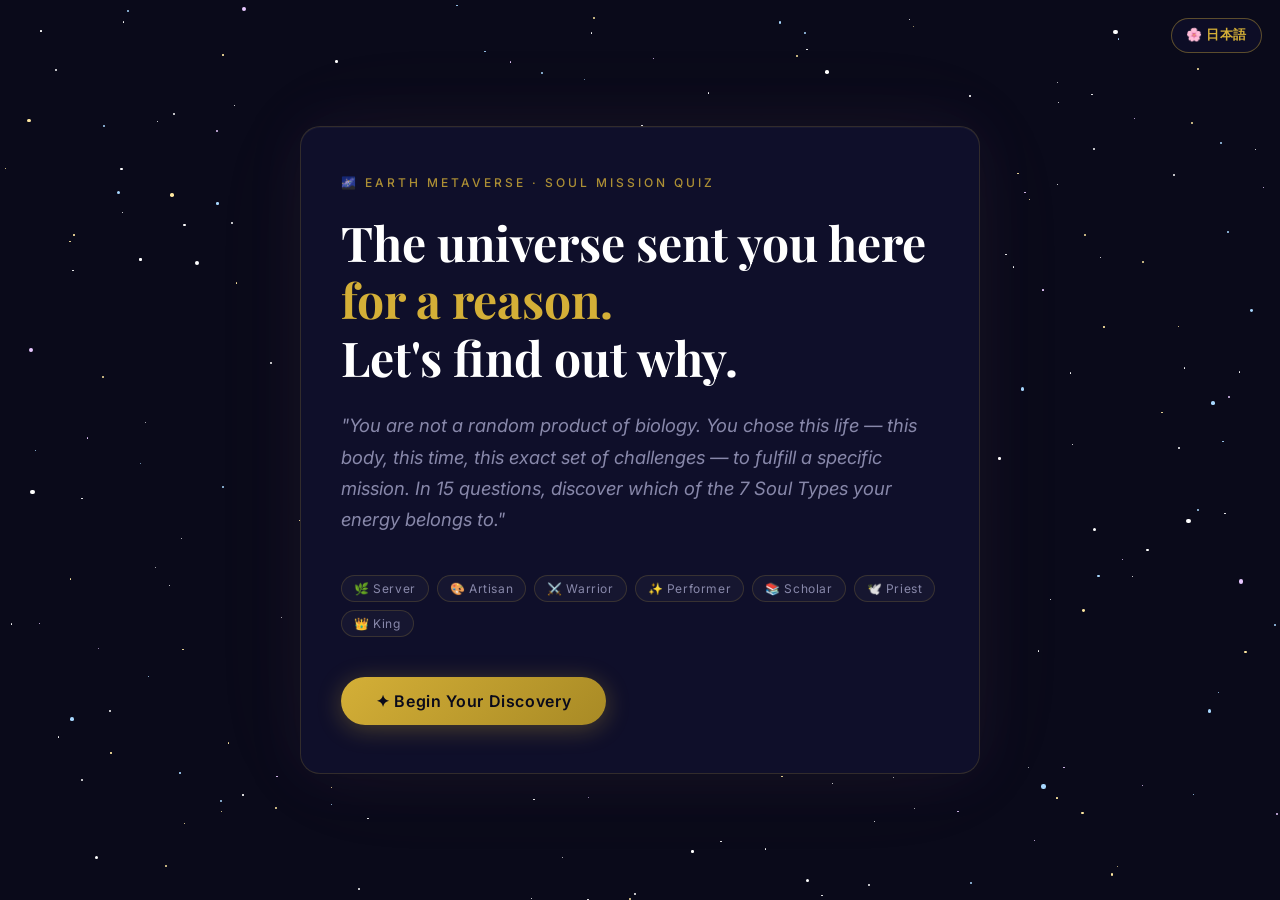
==== commit 1c1143dc: "Fix question repeats (Fisher-Yates), match $9 card design from reference" ====
--- a/index.html
+++ b/index.html
@@ -172,14 +172,57 @@
         <!-- Divider -->
         <div style="text-align:center;color:rgba(212,175,55,0.3);letter-spacing:0.2em;margin-bottom:2rem;font-size:0.85rem;">✦ · · · ✦ · · · ✦</div>
 
-        <!-- Primary CTA — Gold -->
+        <!-- Primary CTA — Gold Card -->
+        <div style="
+          background: linear-gradient(135deg, rgba(20,10,40,0.95) 0%, rgba(10,5,25,0.98) 100%);
+          border: 1px solid rgba(212,175,55,0.4);
+          border-radius: 16px;
+          padding: 2rem 1.75rem;
+          margin: 2rem auto;
+          max-width: 420px;
+          text-align: center;
+          position: relative;
+          overflow: hidden;
+        ">
+          <!-- Starfield dots (CSS) -->
+          <div style="position:absolute;inset:0;background-image:radial-gradient(1px 1px at 20% 30%, rgba(255,255,255,0.3) 0%, transparent 100%), radial-gradient(1px 1px at 80% 70%, rgba(255,255,255,0.2) 0%, transparent 100%), radial-gradient(1px 1px at 50% 20%, rgba(255,255,255,0.3) 0%, transparent 100%), radial-gradient(1px 1px at 30% 80%, rgba(255,255,255,0.15) 0%, transparent 100%);pointer-events:none;"></div>
+          <div style="font-size:3rem;margin-bottom:1rem;">🔮</div>
+          <h3 style="font-size:1.5rem;font-weight:800;color:#fff;margin:0 0 0.75rem;line-height:1.2;">
+            Unlock Your Complete Soul<br>Matrix Reading
+          </h3>
+          <p style="margin:0 0 1.25rem;">
+            <span style="font-size:2rem;font-weight:800;color:#D4AF37;">$9</span>
+            <span style="color:rgba(255,255,255,0.6);font-size:0.95rem;margin-left:0.4rem;">one-time</span>
+          </p>
+          <p style="color:rgba(255,255,255,0.75);font-size:0.9rem;margin:0 0 1.25rem;line-height:1.6;">
+            Your soul chose this exact mission before arriving on Earth.<br>
+            Now it's time to understand every layer of it.
+          </p>
+          <ul style="list-style:none;padding:0;margin:0 0 1.5rem;text-align:left;">
+            <li style="color:rgba(255,255,255,0.85);padding:0.3rem 0;font-size:0.9rem;">✦ Full soul mission deep-dive (500–800 words)</li>
+            <li style="color:rgba(255,255,255,0.85);padding:0.3rem 0;font-size:0.9rem;">✦ Shadow traits &amp; how to transcend them</li>
+            <li style="color:rgba(255,255,255,0.85);padding:0.3rem 0;font-size:0.9rem;">✦ Your B-Life activation path</li>
+            <li style="color:rgba(255,255,255,0.85);padding:0.3rem 0;font-size:0.9rem;">✦ Manifestation pattern unique to your type</li>
+            <li style="color:rgba(255,255,255,0.85);padding:0.3rem 0;font-size:0.9rem;">✦ Ideal soul partners &amp; conflict dynamics</li>
+          </ul>
+          <a id="deep-read-btn" href="deep-read.html" style="
+            display:block;
+            background: linear-gradient(135deg, #D4AF37 0%, #F0CC50 50%, #D4AF37 100%);
+            color:#1a0a2e;
+            font-weight:800;
+            font-size:1.05rem;
+            padding:1rem 1.5rem;
+            border-radius:12px;
+            text-decoration:none;
+            margin-bottom:0.75rem;
+            text-align:center;
+          ">🔑 Unlock My Full Reading — $9</a>
+          <p style="color:rgba(255,255,255,0.35);font-size:0.75rem;font-style:italic;margin:0;">
+            Demo: click to preview full reading (Stripe integration pending)
+          </p>
+        </div>
+
         <div style="display:flex;flex-direction:column;gap:1rem;align-items:center;margin-bottom:2rem;">
-          <a
-            id="deep-read-btn"
-            href="deep-read.html"
-            style="display:block;width:100%;max-width:480px;background:linear-gradient(135deg,#D4AF37,#b8960c);color:#0f0f2a;font-weight:800;font-size:1.05rem;padding:1.1rem 1.75rem;border-radius:14px;text-decoration:none;letter-spacing:0.03em;text-align:center;box-shadow:0 0 36px rgba(212,175,55,0.45);transition:all 0.25s;line-height:1.3;">
-            📖 Get Your Complete Soul Matrix Reading — $9
-          </a>
           <!-- Secondary CTA — soft -->
           <a
             href="https://www.amazon.com/dp/9798886454543"
